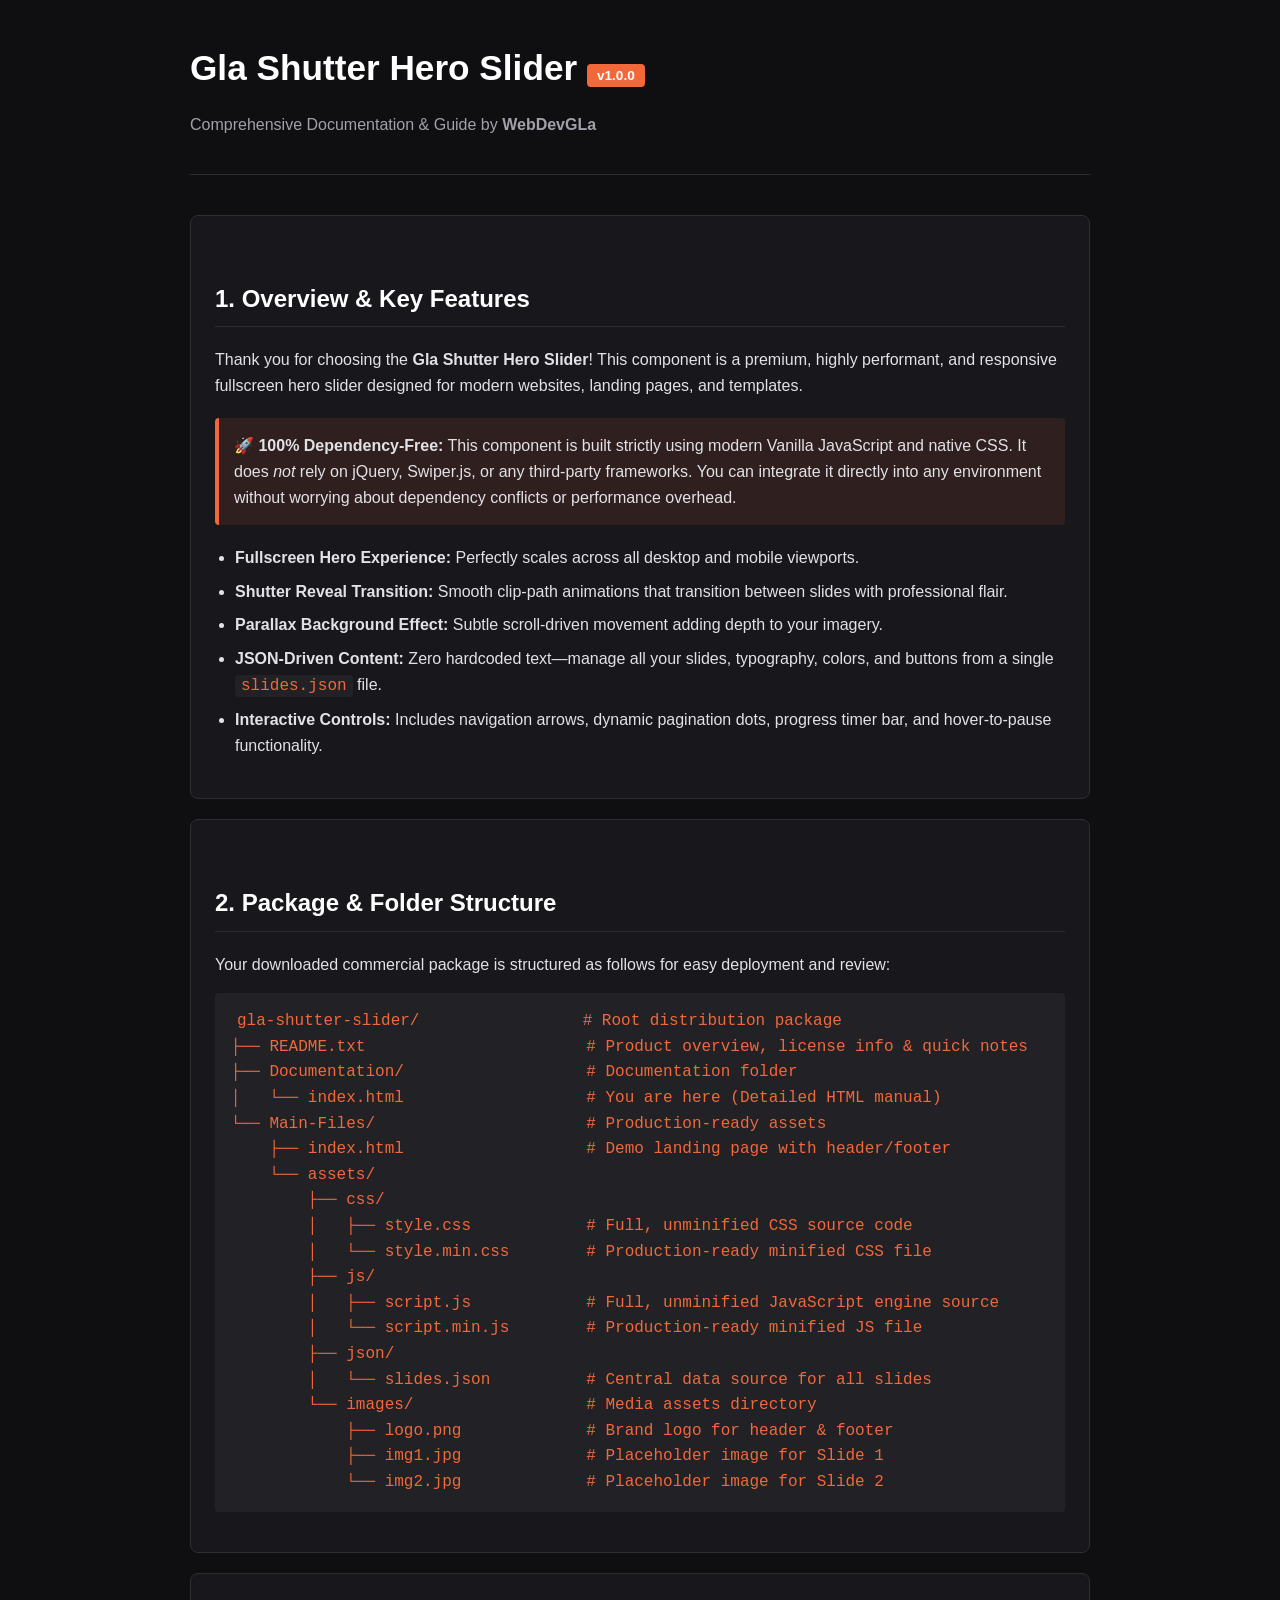
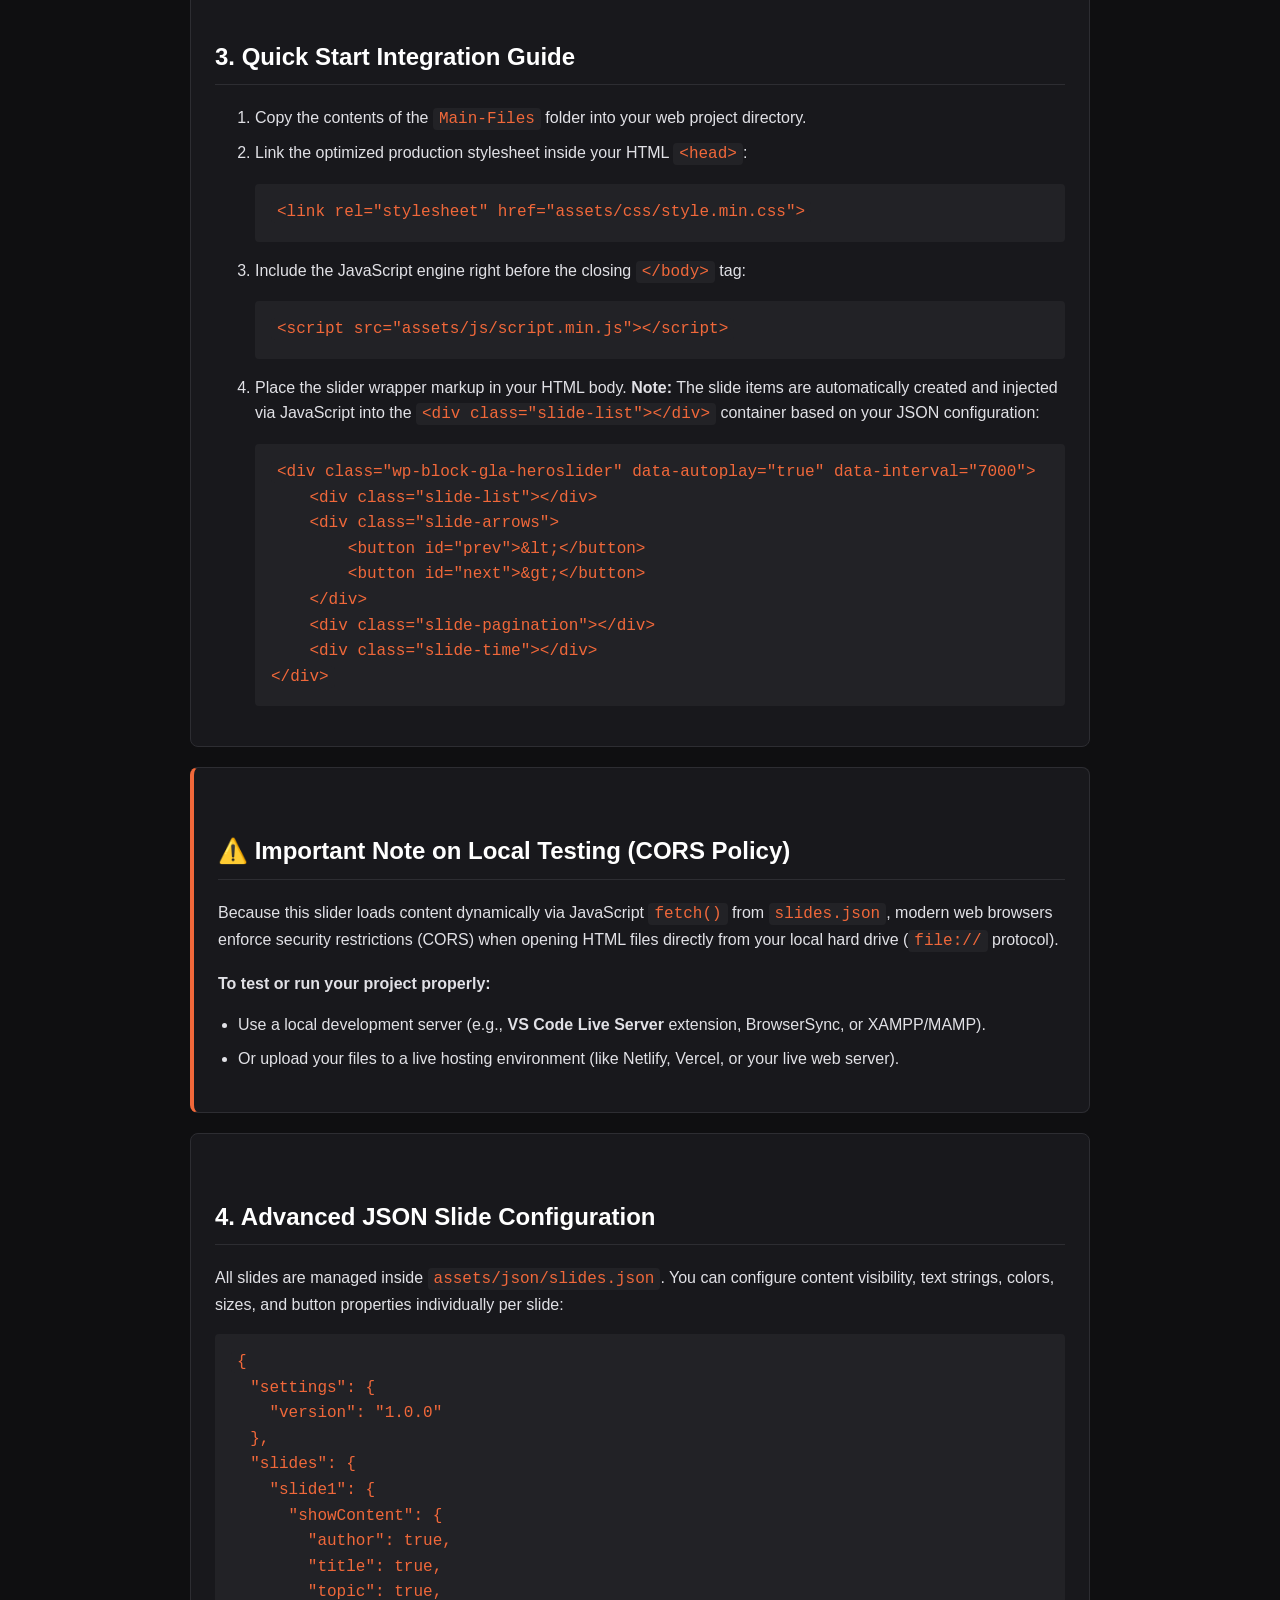
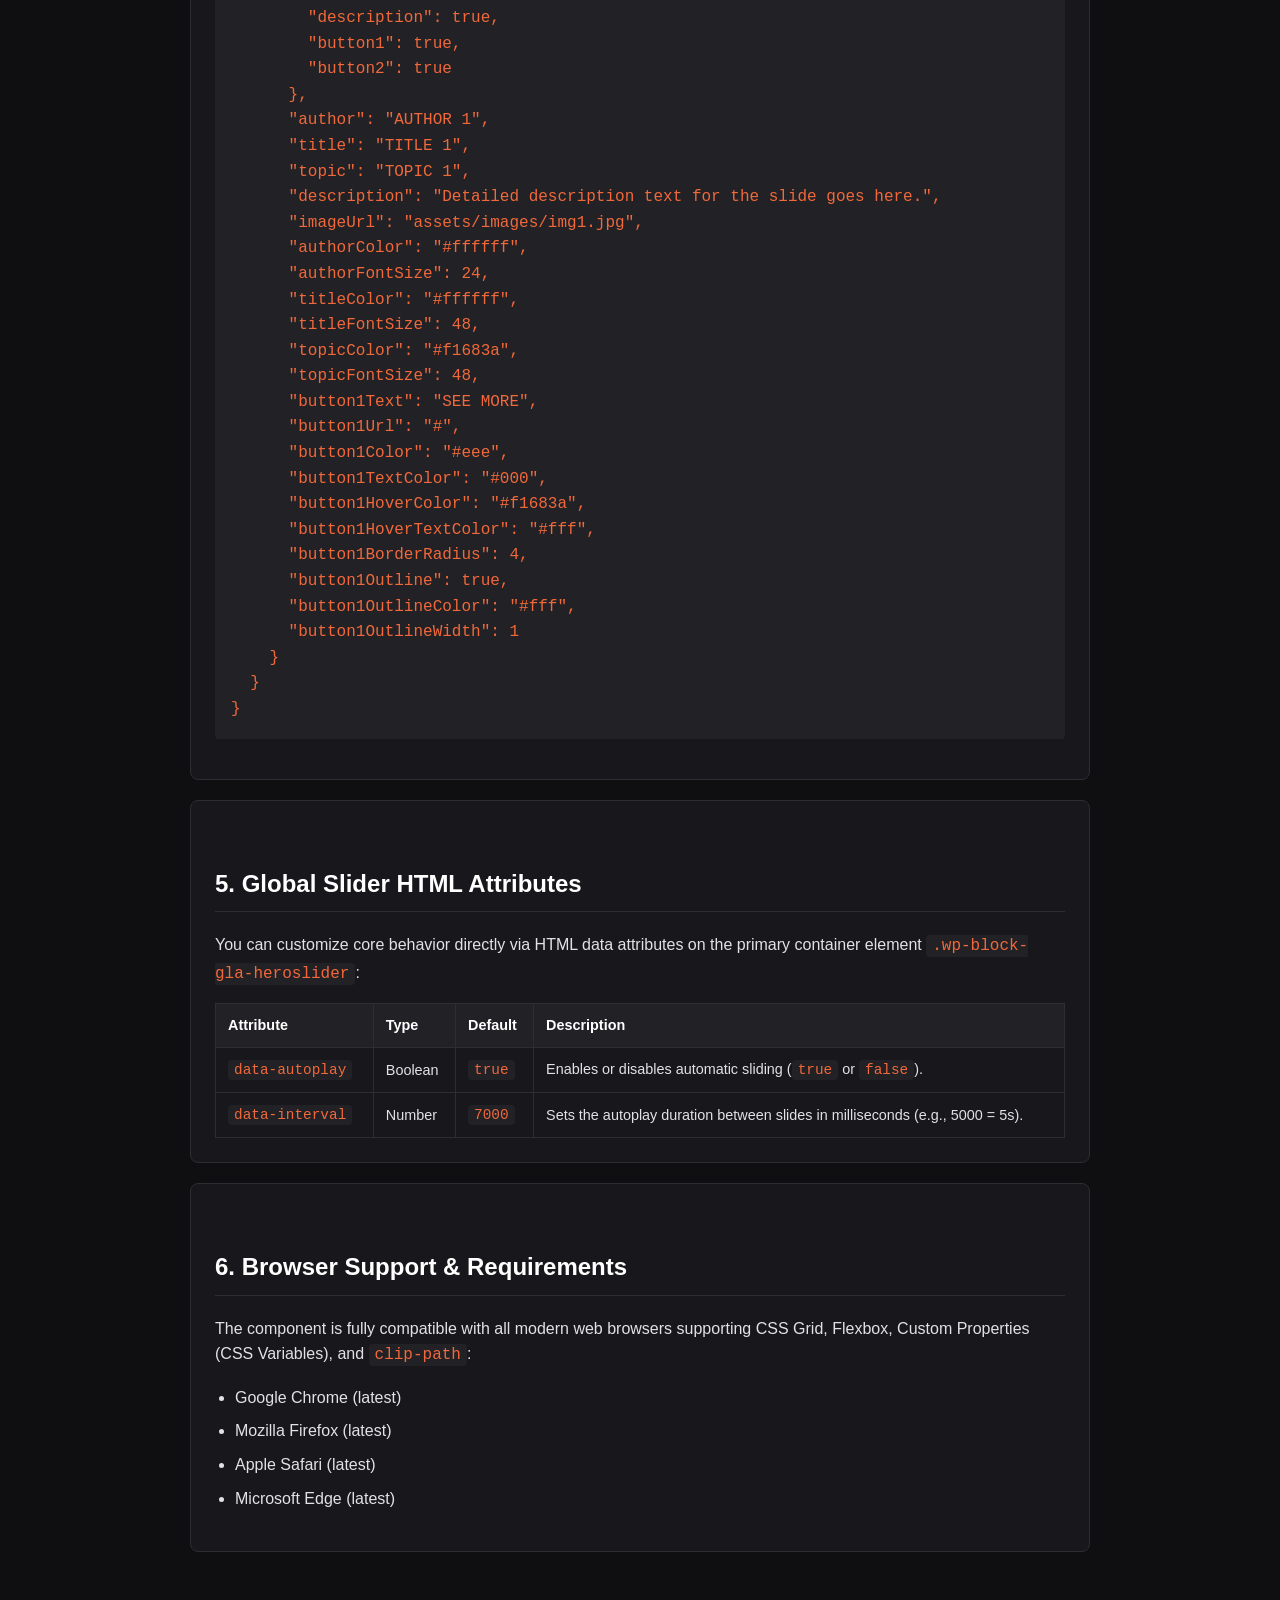
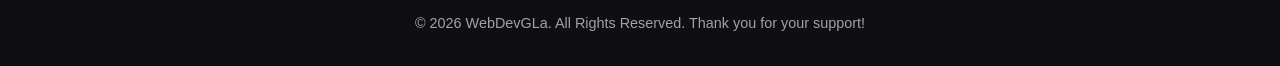
==== Documentation/index.html @ 220953d5 "Initial release v1.0.0" ====
<!doctype html>
<html lang="en">
	<head>
		<meta charset="UTF-8" />
		<meta name="viewport" content="width=device-width, initial-scale=1.0" />
		<title>Documentation - Gla Shutter Hero Slider</title>
		<style>
			:root {
				--primary: #f1683a;
				--bg: #0f0f11;
				--card-bg: #18181c;
				--text: #e1e1e6;
				--text-muted: #a1a1aa;
				--code-bg: #222226;
			}
			body {
				font-family:
					-apple-system, BlinkMacSystemFont, 'Segoe UI', Roboto,
					Helvetica, Arial, sans-serif;
				background-color: var(--bg);
				color: var(--text);
				line-height: 1.6;
				margin: 0;
				padding: 40px 20px;
			}
			.container {
				max-width: 900px;
				margin: 0 auto;
			}
			header {
				border-bottom: 1px solid #2d2d32;
				padding-bottom: 20px;
				margin-bottom: 40px;
			}
			h1 {
				color: #fff;
				font-size: 2.2rem;
				margin: 0 0 10px 0;
			}
			.badge {
				background-color: var(--primary);
				color: #fff;
				padding: 4px 10px;
				border-radius: 4px;
				font-size: 0.85rem;
				font-weight: 600;
			}
			h2 {
				color: #fff;
				border-bottom: 1px solid #2d2d32;
				padding-bottom: 8px;
				margin-top: 40px;
			}
			.card {
				background-color: var(--card-bg);
				border: 1px solid #2d2d32;
				border-radius: 8px;
				padding: 24px;
				margin-bottom: 20px;
			}
			code,
			pre {
				font-family: 'Fira Code', Monaco, Consolas, monospace;
				background-color: var(--code-bg);
				border-radius: 4px;
			}
			code {
				padding: 2px 6px;
				color: var(--primary);
			}
			pre {
				padding: 16px;
				overflow-x: auto;
				color: #f8f8f2;
			}
			ul {
				padding-left: 20px;
			}
			li {
				margin-bottom: 8px;
			}
			table {
				width: 100%;
				border-collapse: collapse;
				margin-top: 15px;
			}
			th,
			td {
				border: 1px solid #2d2d32;
				padding: 10px 12px;
				text-align: left;
				font-size: 0.9rem;
			}
			th {
				background-color: #222226;
				color: #fff;
			}
			footer {
				margin-top: 60px;
				text-align: center;
				color: var(--text-muted);
				font-size: 0.9rem;
			}
		</style>
	</head>
	<body>
		<div class="container">
			<header>
				<h1>
					Gla Shutter Hero Slider <span class="badge">v1.0.0</span>
				</h1>
				<p style="color: var(--text-muted)">
					Comprehensive Documentation & Guide by
					<strong>WebDevGLa</strong>
				</p>
			</header>

			<section class="card">
				<h2>1. Overview & Key Features</h2>
				<p>
					Thank you for choosing the
					<strong>Gla Shutter Hero Slider</strong>! This component is
					a premium, highly performant, and responsive fullscreen hero
					slider designed for modern websites, landing pages, and
					templates.
				</p>
				<div
					class="doc-badge"
					style="
						background: rgba(241, 104, 58, 0.1);
						border-left: 4px solid #f1683a;
						padding: 15px;
						margin: 20px 0;
						border-radius: 4px;
					"
				>
					<strong>🚀 100% Dependency-Free:</strong>
					This component is built strictly using modern Vanilla
					JavaScript and native CSS. It does <em>not</em> rely on
					jQuery, Swiper.js, or any third-party frameworks. You can
					integrate it directly into any environment without worrying
					about dependency conflicts or performance overhead.
				</div>
				<ul>
					<li>
						<strong>Fullscreen Hero Experience:</strong> Perfectly
						scales across all desktop and mobile viewports.
					</li>
					<li>
						<strong>Shutter Reveal Transition:</strong> Smooth
						clip-path animations that transition between slides with
						professional flair.
					</li>
					<li>
						<strong>Parallax Background Effect:</strong> Subtle
						scroll-driven movement adding depth to your imagery.
					</li>
					<li>
						<strong>JSON-Driven Content:</strong> Zero hardcoded
						text—manage all your slides, typography, colors, and
						buttons from a single <code>slides.json</code> file.
					</li>
					<li>
						<strong>Interactive Controls:</strong> Includes
						navigation arrows, dynamic pagination dots, progress
						timer bar, and hover-to-pause functionality.
					</li>
				</ul>
			</section>

			<section class="card">
				<h2>2. Package & Folder Structure</h2>
				<p>
					Your downloaded commercial package is structured as follows
					for easy deployment and review:
				</p>
				<pre><code>gla-shutter-slider/                 # Root distribution package
├── README.txt                       # Product overview, license info & quick notes
├── Documentation/                   # Documentation folder
│   └── index.html                   # You are here (Detailed HTML manual)
└── Main-Files/                      # Production-ready assets
    ├── index.html                   # Demo landing page with header/footer
    └── assets/
        ├── css/
        │   ├── style.css            # Full, unminified CSS source code
        │   └── style.min.css        # Production-ready minified CSS file
        ├── js/
        │   ├── script.js            # Full, unminified JavaScript engine source
        │   └── script.min.js        # Production-ready minified JS file
        ├── json/
        │   └── slides.json          # Central data source for all slides
        └── images/                  # Media assets directory
            ├── logo.png             # Brand logo for header & footer
            ├── img1.jpg             # Placeholder image for Slide 1
            └── img2.jpg             # Placeholder image for Slide 2</code></pre>
			</section>

			<section class="card">
				<h2>3. Quick Start Integration Guide</h2>
				<ol>
					<li>
						Copy the contents of the <code>Main-Files</code> folder
						into your web project directory.
					</li>
					<li>
						Link the optimized production stylesheet inside your
						HTML <code>&lt;head&gt;</code>:
						<pre><code>&lt;link rel="stylesheet" href="assets/css/style.min.css"&gt;</code></pre>
					</li>
					<li>
						Include the JavaScript engine right before the closing
						<code>&lt;/body&gt;</code> tag:
						<pre><code>&lt;script src="assets/js/script.min.js"&gt;&lt;/script&gt;</code></pre>
					</li>
					<li>
						Place the slider wrapper markup in your HTML body.
						<strong>Note:</strong> The slide items are automatically
						created and injected via JavaScript into the
						<code>&lt;div class="slide-list"&gt;&lt;/div&gt;</code>
						container based on your JSON configuration:
						<pre><code>&lt;div class="wp-block-gla-heroslider" data-autoplay="true" data-interval="7000"&gt;
    &lt;div class="slide-list"&gt;&lt;/div&gt;
    &lt;div class="slide-arrows"&gt;
        &lt;button id="prev"&gt;&amp;lt;&lt;/button&gt;
        &lt;button id="next"&gt;&amp;gt;&lt;/button&gt;
    &lt;/div&gt;
    &lt;div class="slide-pagination"&gt;&lt;/div&gt;
    &lt;div class="slide-time"&gt;&lt;/div&gt;
&lt;/div&gt;</code></pre>
					</li>
				</ol>
			</section>

			<section class="card" style="border-left: 4px solid var(--primary)">
				<h2>⚠️ Important Note on Local Testing (CORS Policy)</h2>
				<p>
					Because this slider loads content dynamically via JavaScript
					<code>fetch()</code> from <code>slides.json</code>, modern
					web browsers enforce security restrictions (CORS) when
					opening HTML files directly from your local hard drive
					(<code>file://</code> protocol).
				</p>
				<p><strong>To test or run your project properly:</strong></p>
				<ul>
					<li>
						Use a local development server (e.g.,
						<strong>VS Code Live Server</strong> extension,
						BrowserSync, or XAMPP/MAMP).
					</li>
					<li>
						Or upload your files to a live hosting environment (like
						Netlify, Vercel, or your live web server).
					</li>
				</ul>
			</section>

			<section class="card">
				<h2>4. Advanced JSON Slide Configuration</h2>
				<p>
					All slides are managed inside
					<code>assets/json/slides.json</code>. You can configure
					content visibility, text strings, colors, sizes, and button
					properties individually per slide:
				</p>
				<pre><code>{
  "settings": {
    "version": "1.0.0"
  },
  "slides": {
    "slide1": {
      "showContent": {
        "author": true,
        "title": true,
        "topic": true,
        "description": true,
        "button1": true,
        "button2": true
      },
      "author": "AUTHOR 1",
      "title": "TITLE 1",
      "topic": "TOPIC 1",
      "description": "Detailed description text for the slide goes here.",
      "imageUrl": "assets/images/img1.jpg",
      "authorColor": "#ffffff",
      "authorFontSize": 24,
      "titleColor": "#ffffff",
      "titleFontSize": 48,
      "topicColor": "#f1683a",
      "topicFontSize": 48,
      "button1Text": "SEE MORE",
      "button1Url": "#",
      "button1Color": "#eee",
      "button1TextColor": "#000",
      "button1HoverColor": "#f1683a",
      "button1HoverTextColor": "#fff",
      "button1BorderRadius": 4,
      "button1Outline": true,
      "button1OutlineColor": "#fff",
      "button1OutlineWidth": 1
    }
  }
}</code></pre>
			</section>

			<section class="card">
				<h2>5. Global Slider HTML Attributes</h2>
				<p>
					You can customize core behavior directly via HTML data
					attributes on the primary container element
					<code>.wp-block-gla-heroslider</code>:
				</p>
				<table>
					<thead>
						<tr>
							<th>Attribute</th>
							<th>Type</th>
							<th>Default</th>
							<th>Description</th>
						</tr>
					</thead>
					<tbody>
						<tr>
							<td><code>data-autoplay</code></td>
							<td>Boolean</td>
							<td><code>true</code></td>
							<td>
								Enables or disables automatic sliding (<code
									>true</code
								>
								or <code>false</code>).
							</td>
						</tr>
						<tr>
							<td><code>data-interval</code></td>
							<td>Number</td>
							<td><code>7000</code></td>
							<td>
								Sets the autoplay duration between slides in
								milliseconds (e.g., 5000 = 5s).
							</td>
						</tr>
					</tbody>
				</table>
			</section>

			<section class="card">
				<h2>6. Browser Support & Requirements</h2>
				<p>
					The component is fully compatible with all modern web
					browsers supporting CSS Grid, Flexbox, Custom Properties
					(CSS Variables), and <code>clip-path</code>:
				</p>
				<ul>
					<li>Google Chrome (latest)</li>
					<li>Mozilla Firefox (latest)</li>
					<li>Apple Safari (latest)</li>
					<li>Microsoft Edge (latest)</li>
				</ul>
			</section>

			<footer>
				<p>
					&copy; 2026 WebDevGLa. All Rights Reserved. Thank you for
					your support!
				</p>
			</footer>
		</div>
	</body>
</html>
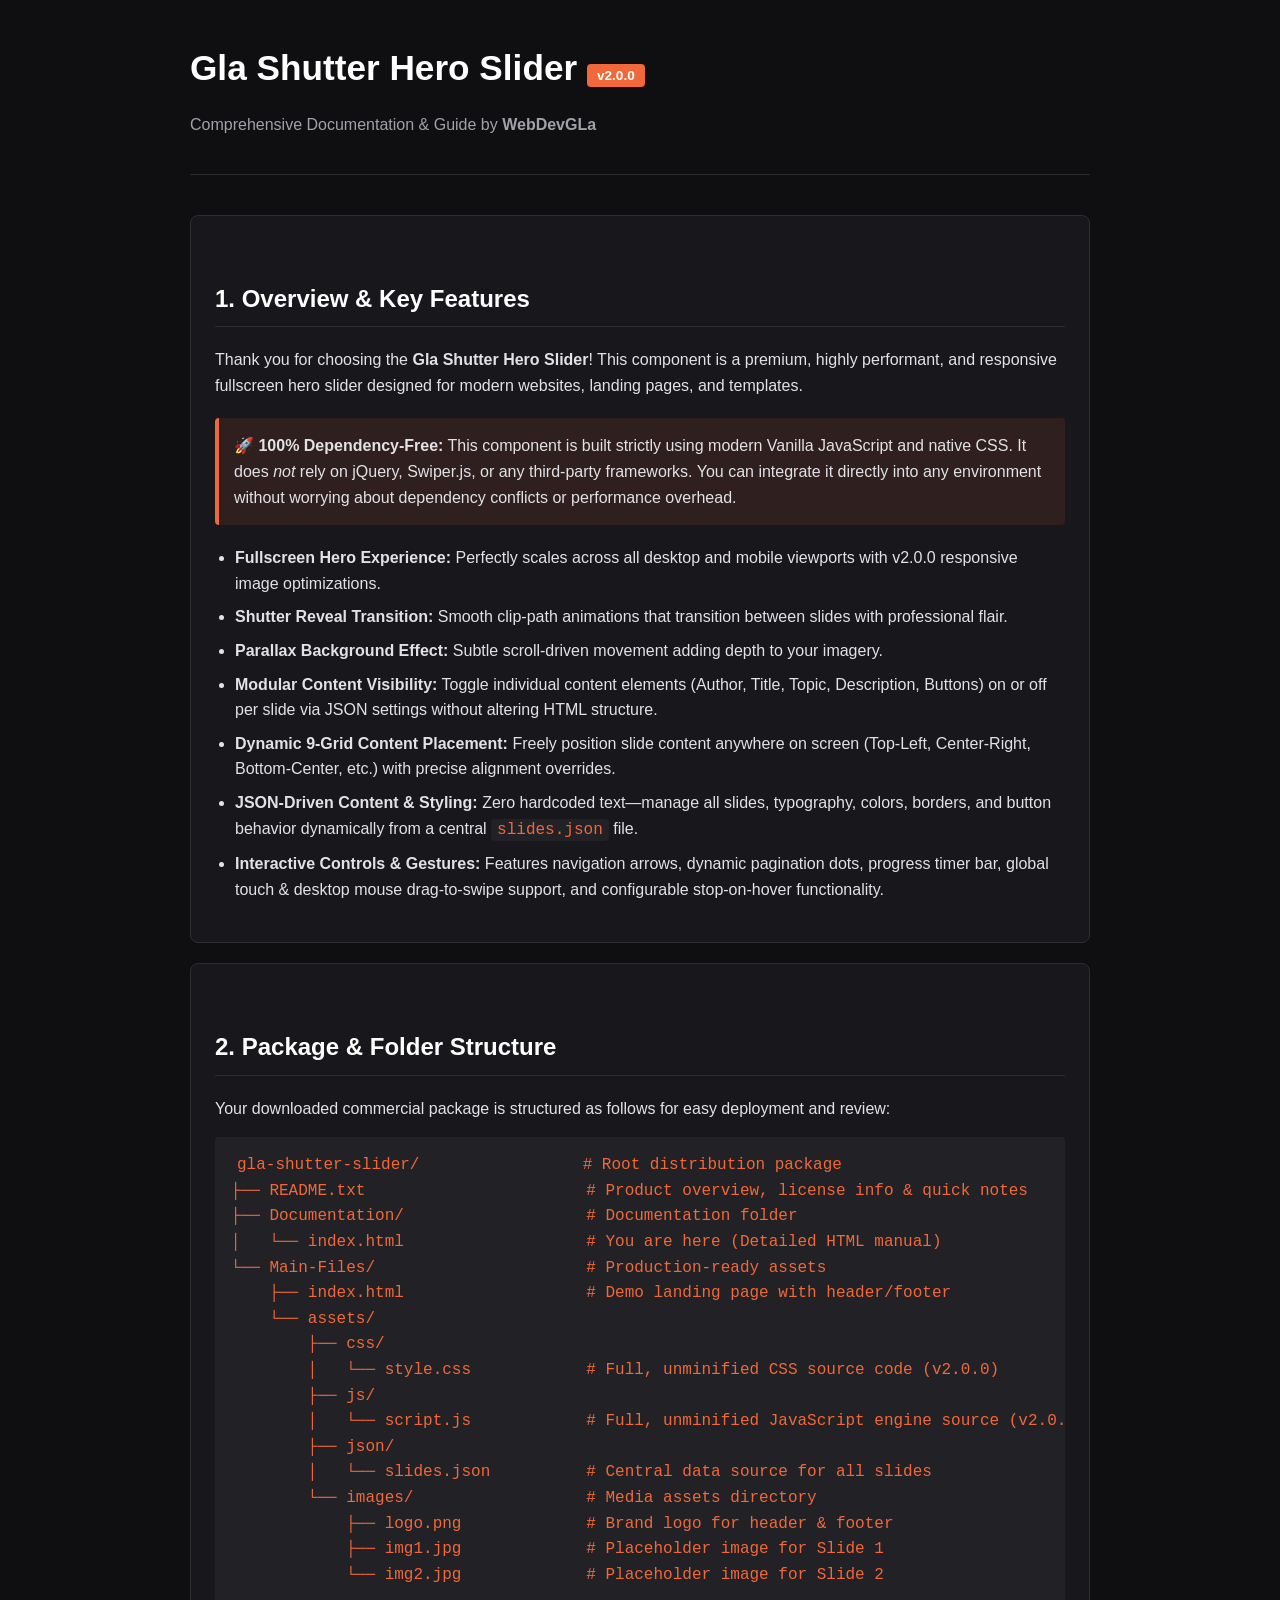
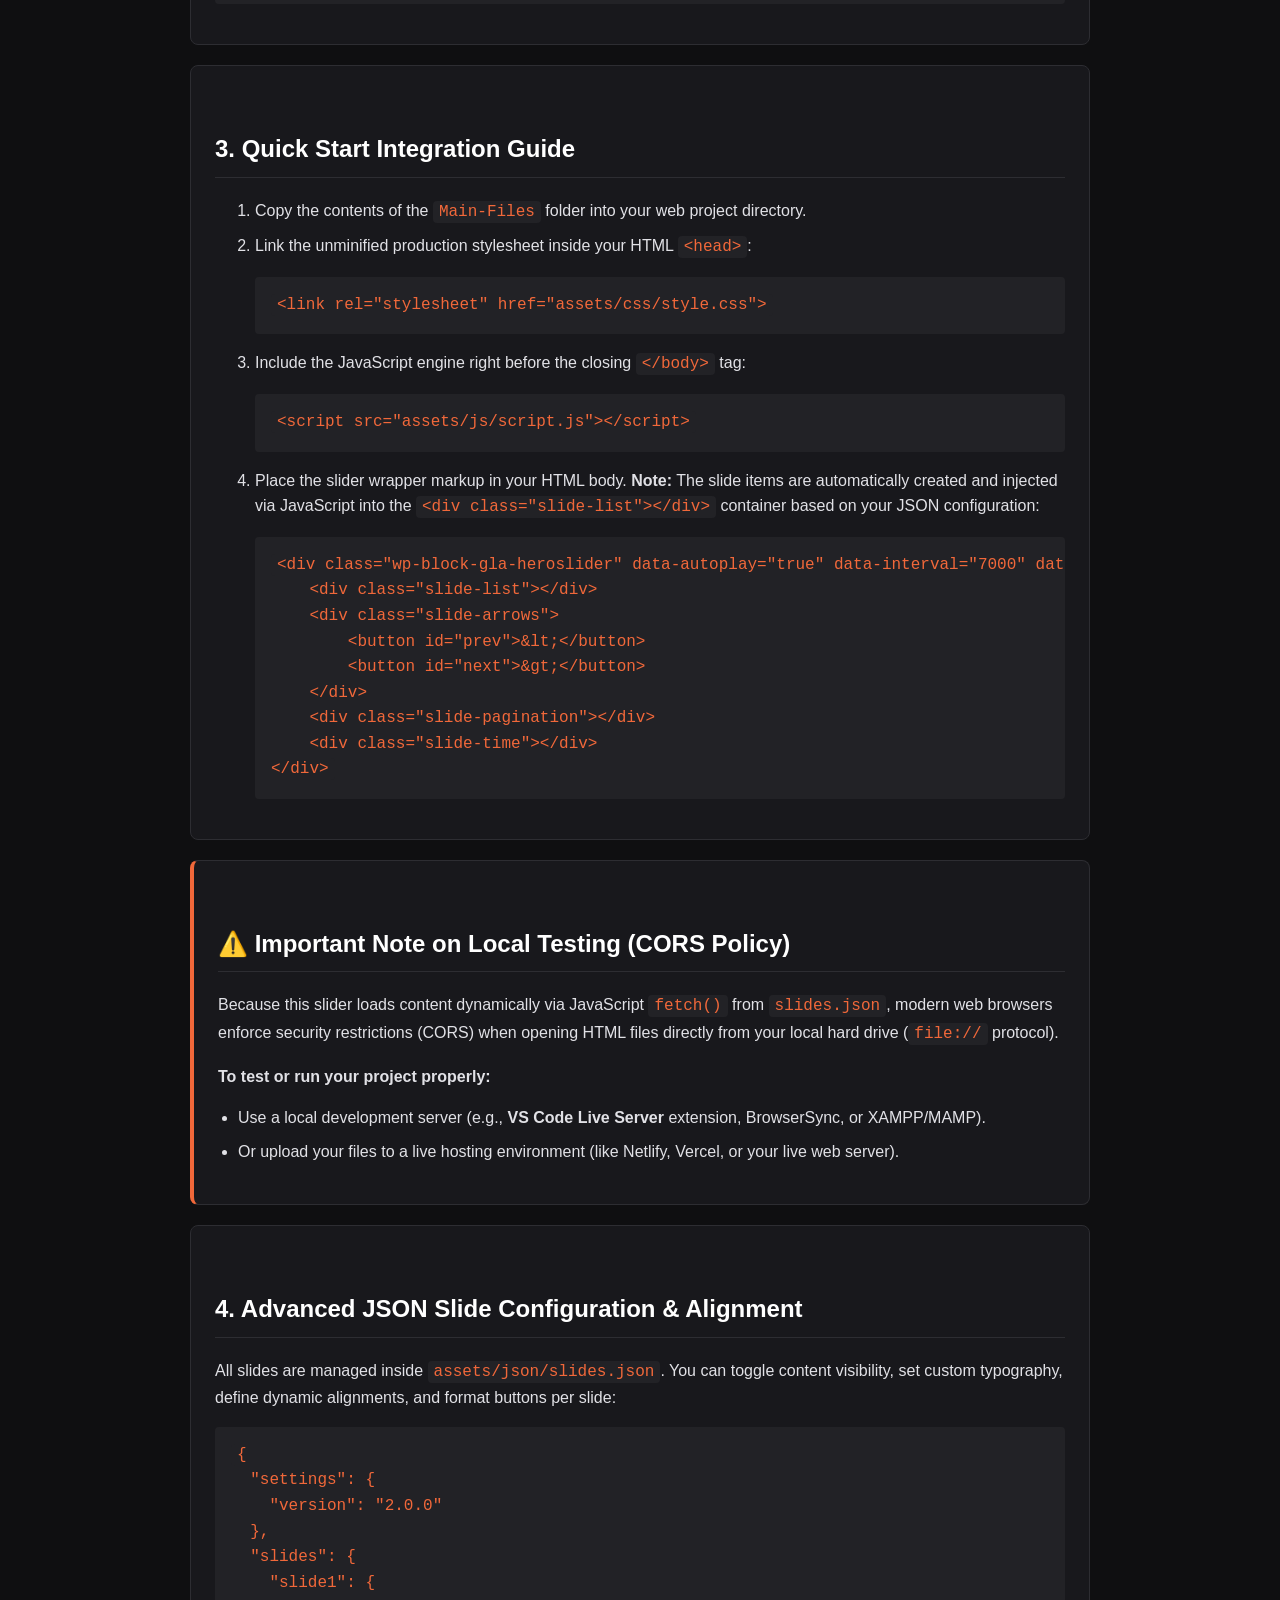
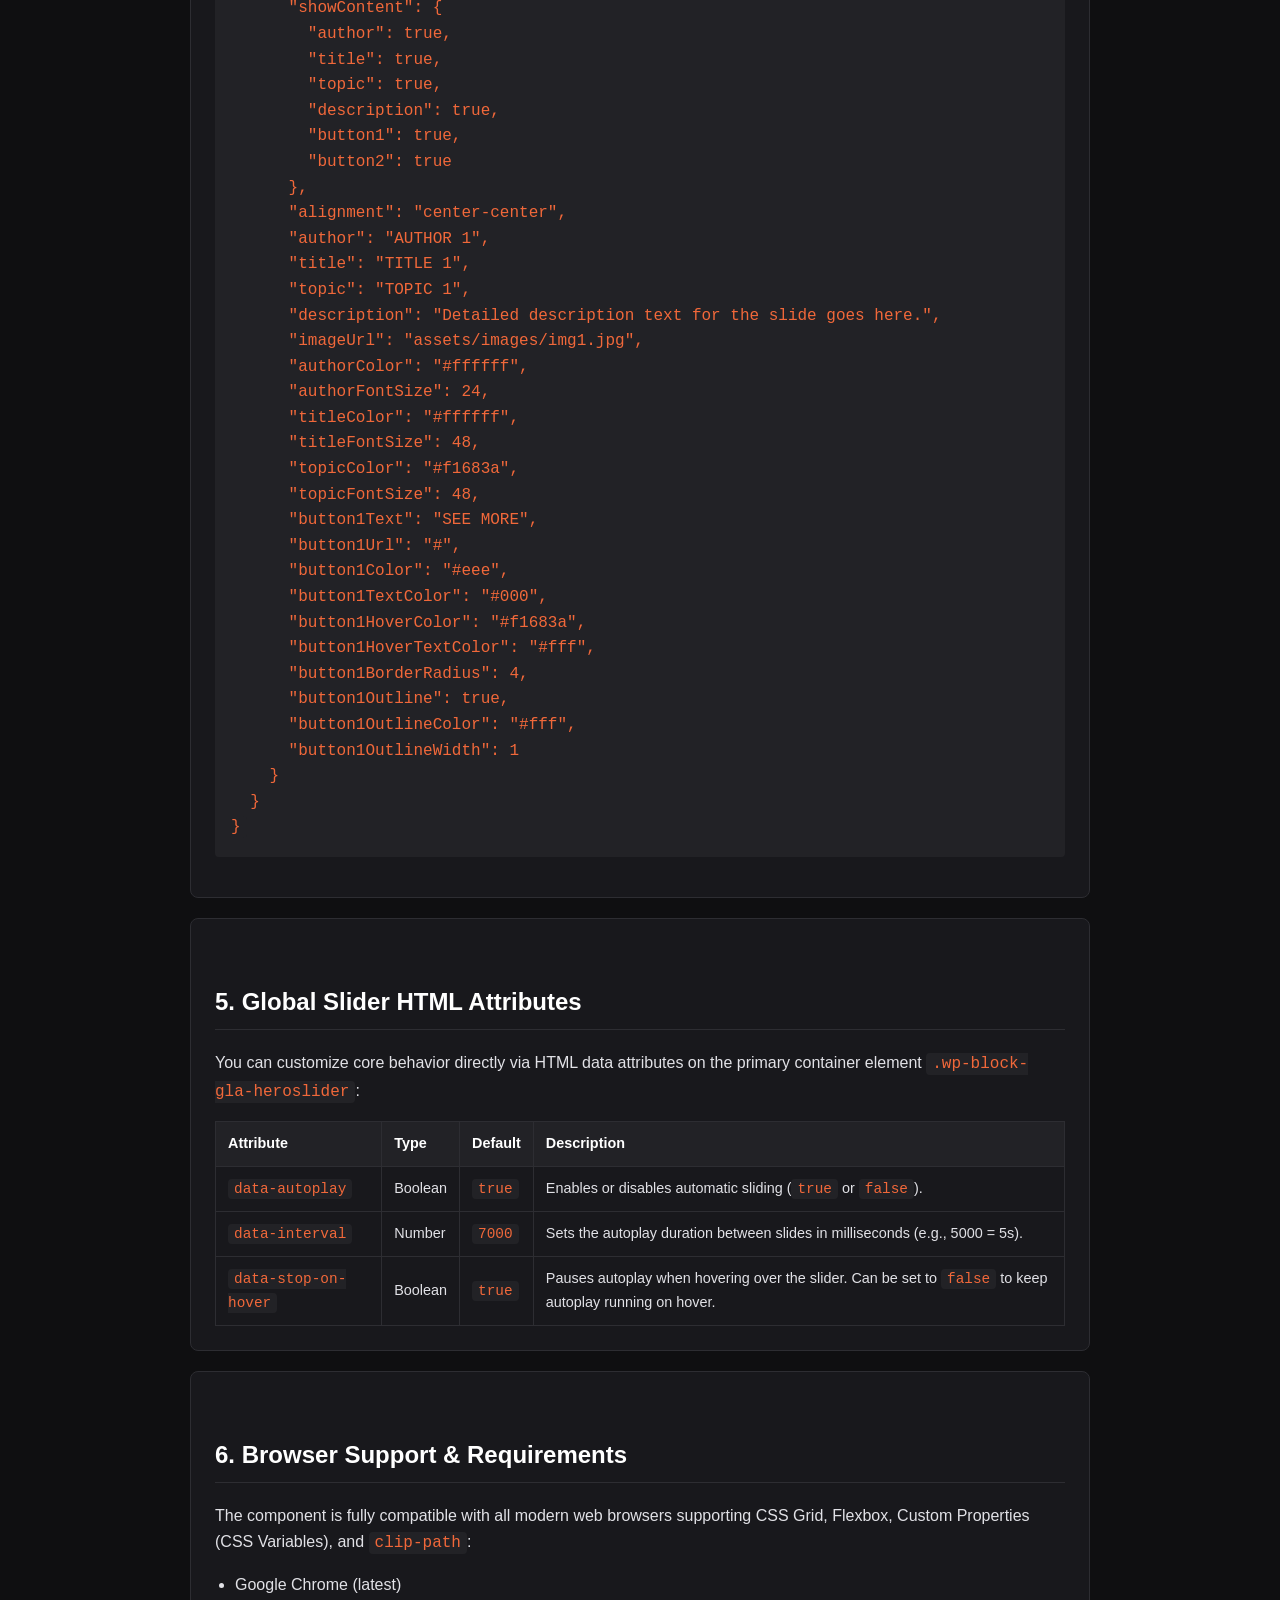
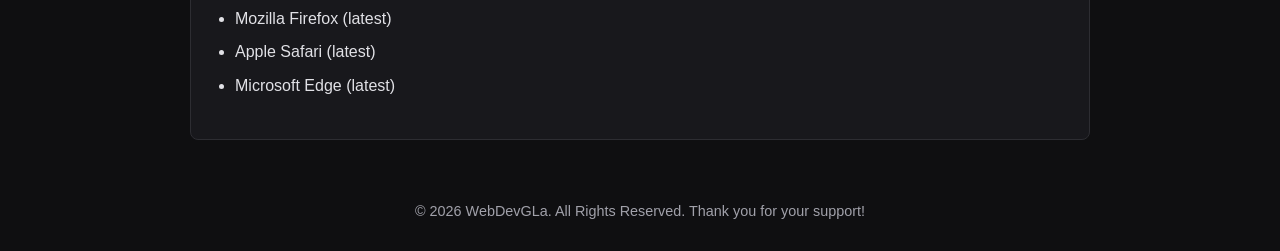
==== commit 315550f1: "Upload v2.0.0" ====
--- a/Documentation/index.html
+++ b/Documentation/index.html
@@ -107,7 +107,7 @@
 		<div class="container">
 			<header>
 				<h1>
-					Gla Shutter Hero Slider <span class="badge">v1.0.0</span>
+					Gla Shutter Hero Slider <span class="badge">v2.0.0</span>
 				</h1>
 				<p style="color: var(--text-muted)">
 					Comprehensive Documentation & Guide by
@@ -144,7 +144,8 @@
 				<ul>
 					<li>
 						<strong>Fullscreen Hero Experience:</strong> Perfectly
-						scales across all desktop and mobile viewports.
+						scales across all desktop and mobile viewports with
+						v2.0.0 responsive image optimizations.
 					</li>
 					<li>
 						<strong>Shutter Reveal Transition:</strong> Smooth
@@ -156,14 +157,29 @@
 						scroll-driven movement adding depth to your imagery.
 					</li>
 					<li>
-						<strong>JSON-Driven Content:</strong> Zero hardcoded
-						text—manage all your slides, typography, colors, and
-						buttons from a single <code>slides.json</code> file.
-					</li>
-					<li>
-						<strong>Interactive Controls:</strong> Includes
-						navigation arrows, dynamic pagination dots, progress
-						timer bar, and hover-to-pause functionality.
+						<strong>Modular Content Visibility:</strong> Toggle
+						individual content elements (Author, Title, Topic,
+						Description, Buttons) on or off per slide via JSON
+						settings without altering HTML structure.
+					</li>
+					<li>
+						<strong>Dynamic 9-Grid Content Placement:</strong>
+						Freely position slide content anywhere on screen
+						(Top-Left, Center-Right, Bottom-Center, etc.) with
+						precise alignment overrides.
+					</li>
+					<li>
+						<strong>JSON-Driven Content & Styling:</strong> Zero
+						hardcoded text—manage all slides, typography, colors,
+						borders, and button behavior dynamically from a central
+						<code>slides.json</code> file.
+					</li>
+					<li>
+						<strong>Interactive Controls & Gestures:</strong>
+						Features navigation arrows, dynamic pagination dots,
+						progress timer bar, global touch & desktop mouse
+						drag-to-swipe support, and configurable stop-on-hover
+						functionality.
 					</li>
 				</ul>
 			</section>
@@ -182,11 +198,9 @@
     ├── index.html                   # Demo landing page with header/footer
     └── assets/
         ├── css/
-        │   ├── style.css            # Full, unminified CSS source code
-        │   └── style.min.css        # Production-ready minified CSS file
+        │   └── style.css            # Full, unminified CSS source code (v2.0.0)
         ├── js/
-        │   ├── script.js            # Full, unminified JavaScript engine source
-        │   └── script.min.js        # Production-ready minified JS file
+        │   └── script.js            # Full, unminified JavaScript engine source (v2.0.0)
         ├── json/
         │   └── slides.json          # Central data source for all slides
         └── images/                  # Media assets directory
@@ -203,14 +217,14 @@
 						into your web project directory.
 					</li>
 					<li>
-						Link the optimized production stylesheet inside your
+						Link the unminified production stylesheet inside your
 						HTML <code>&lt;head&gt;</code>:
-						<pre><code>&lt;link rel="stylesheet" href="assets/css/style.min.css"&gt;</code></pre>
+						<pre><code>&lt;link rel="stylesheet" href="assets/css/style.css"&gt;</code></pre>
 					</li>
 					<li>
 						Include the JavaScript engine right before the closing
 						<code>&lt;/body&gt;</code> tag:
-						<pre><code>&lt;script src="assets/js/script.min.js"&gt;&lt;/script&gt;</code></pre>
+						<pre><code>&lt;script src="assets/js/script.js"&gt;&lt;/script&gt;</code></pre>
 					</li>
 					<li>
 						Place the slider wrapper markup in your HTML body.
@@ -218,7 +232,7 @@
 						created and injected via JavaScript into the
 						<code>&lt;div class="slide-list"&gt;&lt;/div&gt;</code>
 						container based on your JSON configuration:
-						<pre><code>&lt;div class="wp-block-gla-heroslider" data-autoplay="true" data-interval="7000"&gt;
+						<pre><code>&lt;div class="wp-block-gla-heroslider" data-autoplay="true" data-interval="7000" data-stop-on-hover="true"&gt;
     &lt;div class="slide-list"&gt;&lt;/div&gt;
     &lt;div class="slide-arrows"&gt;
         &lt;button id="prev"&gt;&amp;lt;&lt;/button&gt;
@@ -255,16 +269,16 @@
 			</section>
 
 			<section class="card">
-				<h2>4. Advanced JSON Slide Configuration</h2>
+				<h2>4. Advanced JSON Slide Configuration & Alignment</h2>
 				<p>
 					All slides are managed inside
-					<code>assets/json/slides.json</code>. You can configure
-					content visibility, text strings, colors, sizes, and button
-					properties individually per slide:
+					<code>assets/json/slides.json</code>. You can toggle content
+					visibility, set custom typography, define dynamic
+					alignments, and format buttons per slide:
 				</p>
 				<pre><code>{
   "settings": {
-    "version": "1.0.0"
+    "version": "2.0.0"
   },
   "slides": {
     "slide1": {
@@ -276,6 +290,7 @@
         "button1": true,
         "button2": true
       },
+      "alignment": "center-center",
       "author": "AUTHOR 1",
       "title": "TITLE 1",
       "topic": "TOPIC 1",
@@ -339,6 +354,16 @@
 								milliseconds (e.g., 5000 = 5s).
 							</td>
 						</tr>
+						<tr>
+							<td><code>data-stop-on-hover</code></td>
+							<td>Boolean</td>
+							<td><code>true</code></td>
+							<td>
+								Pauses autoplay when hovering over the slider.
+								Can be set to <code>false</code> to keep
+								autoplay running on hover.
+							</td>
+						</tr>
 					</tbody>
 				</table>
 			</section>
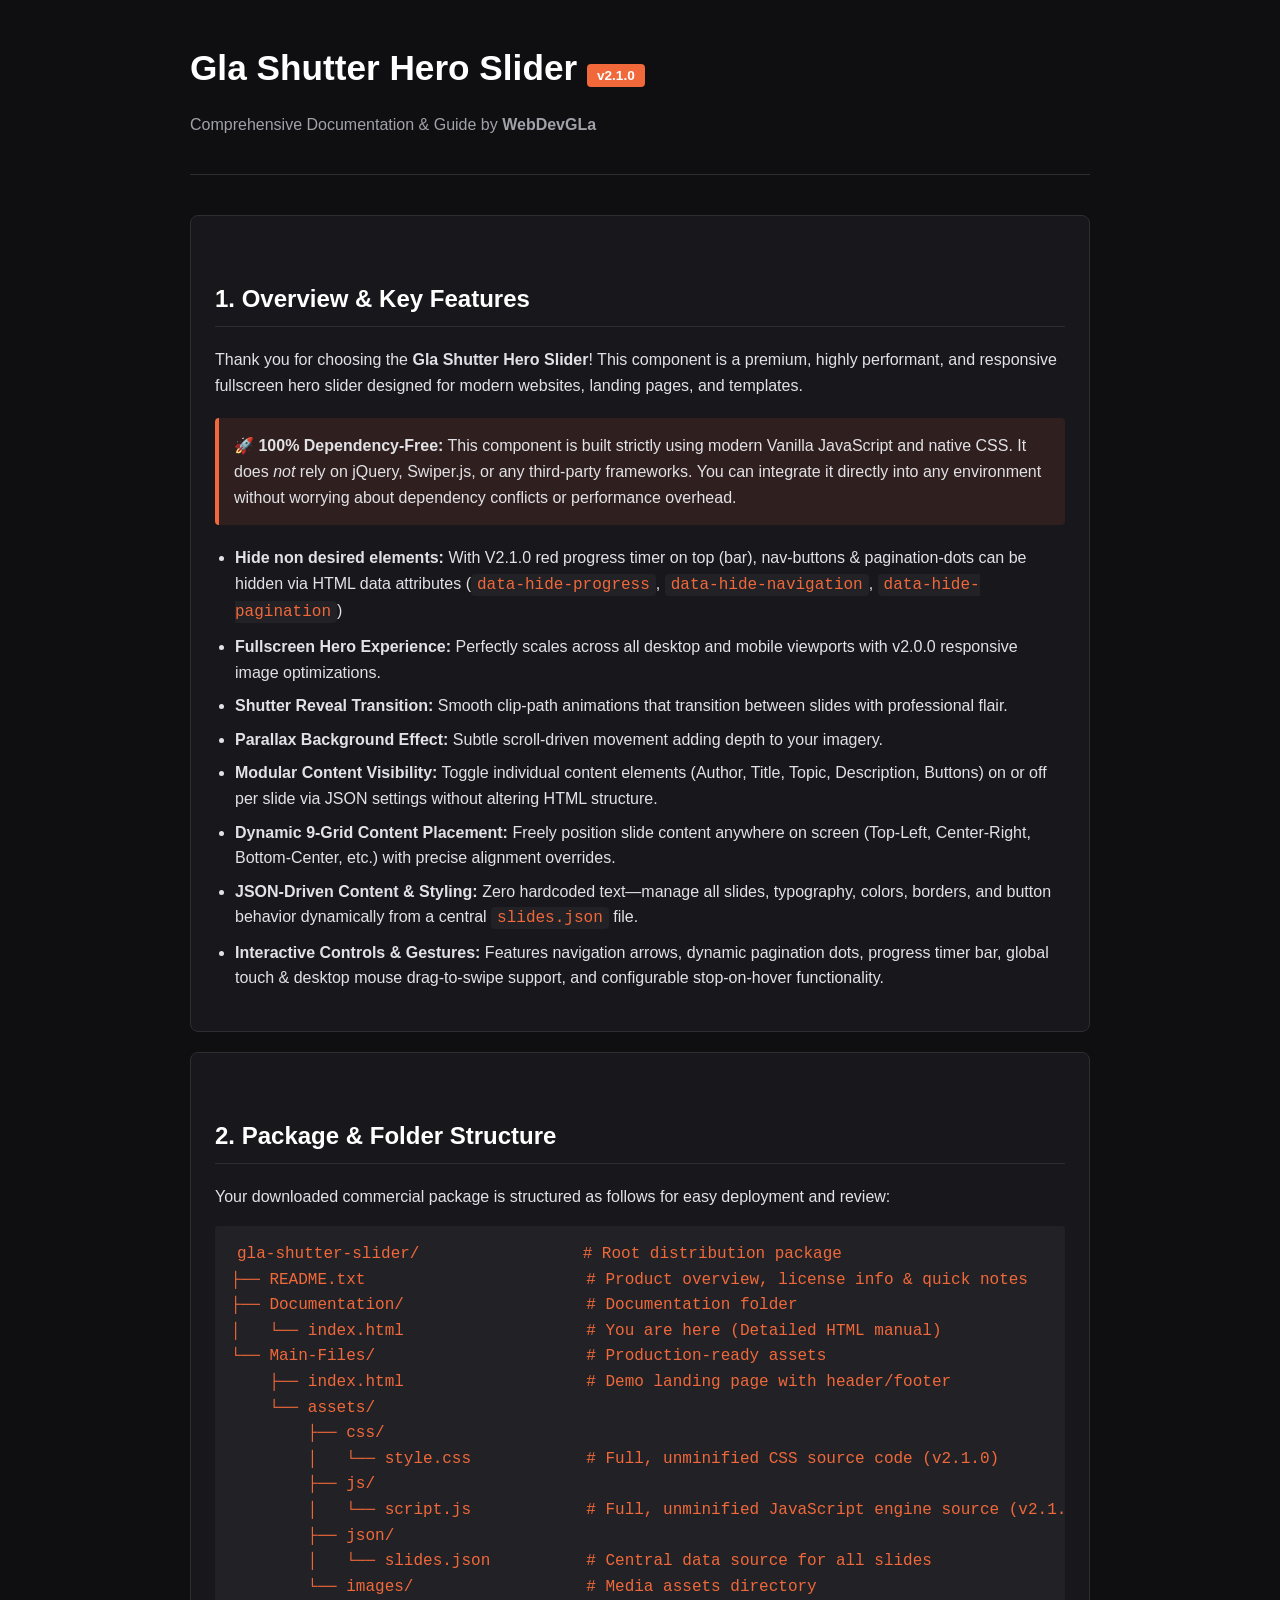
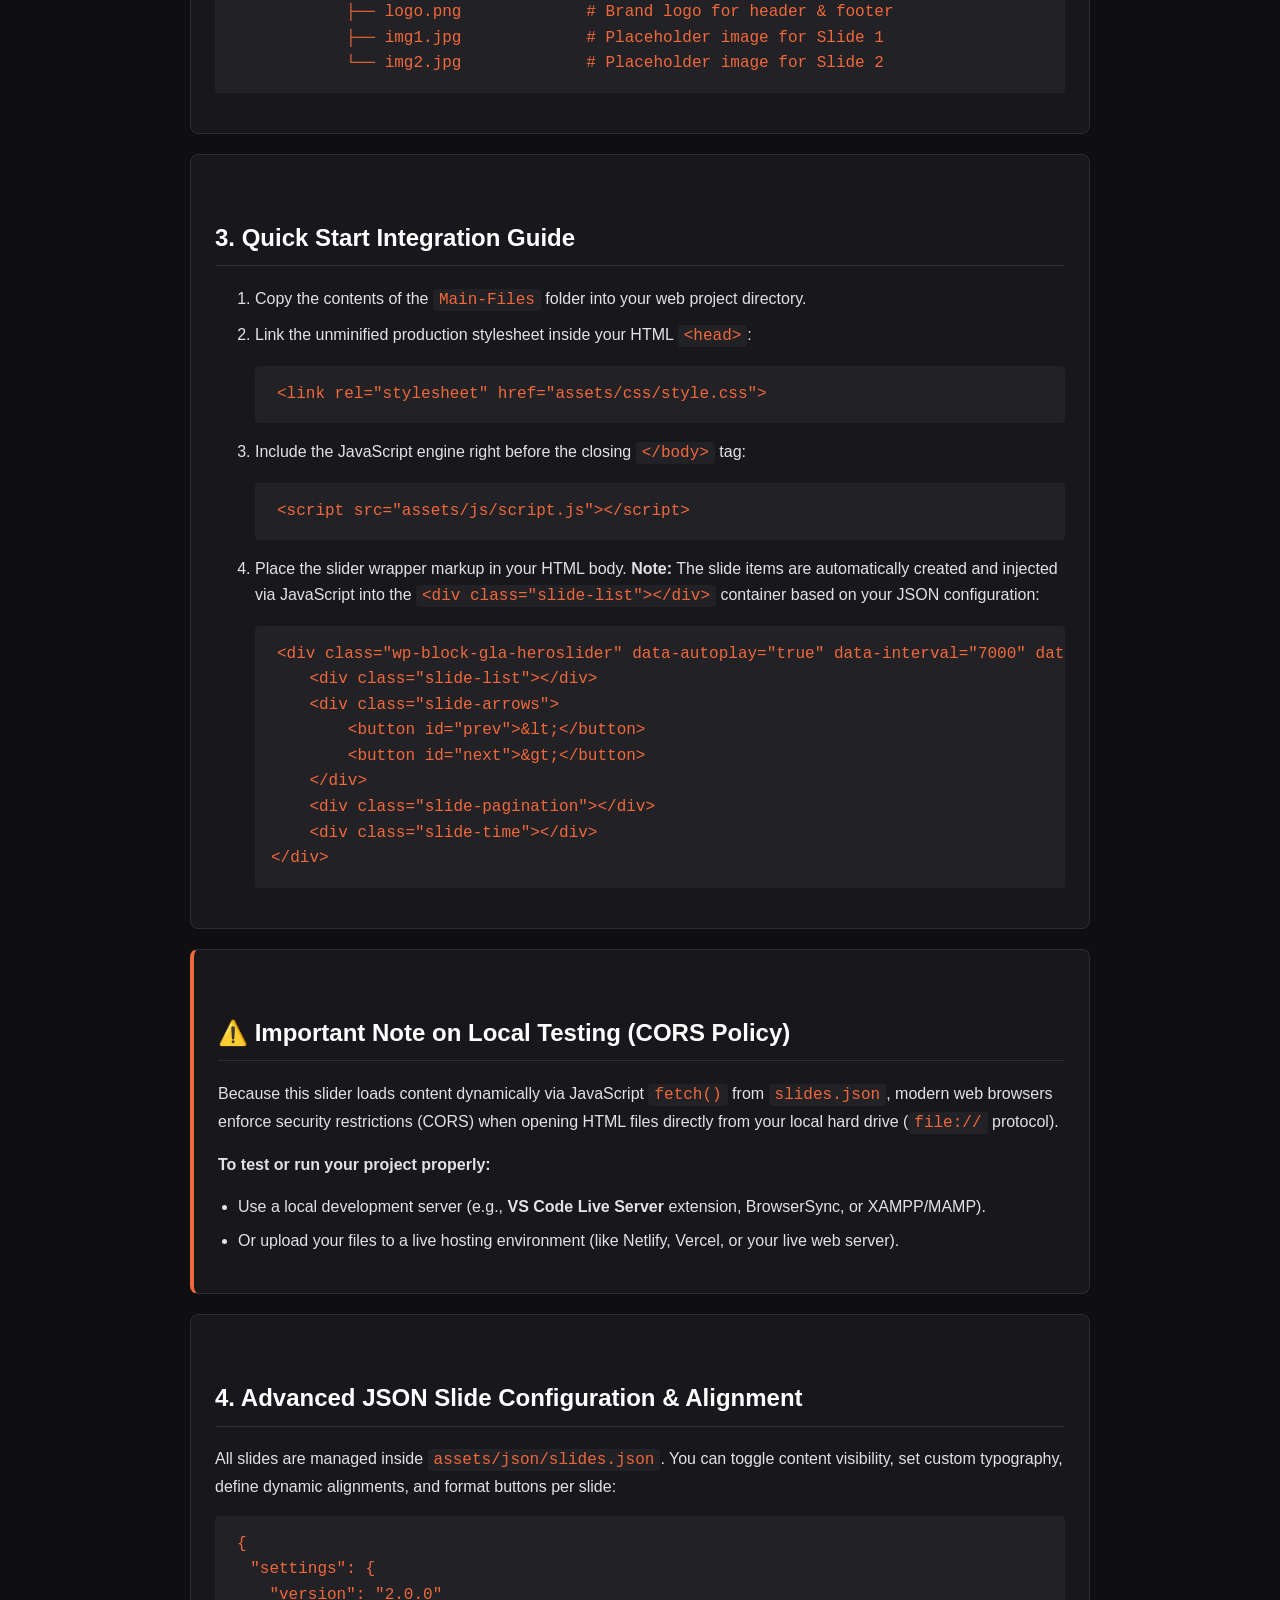
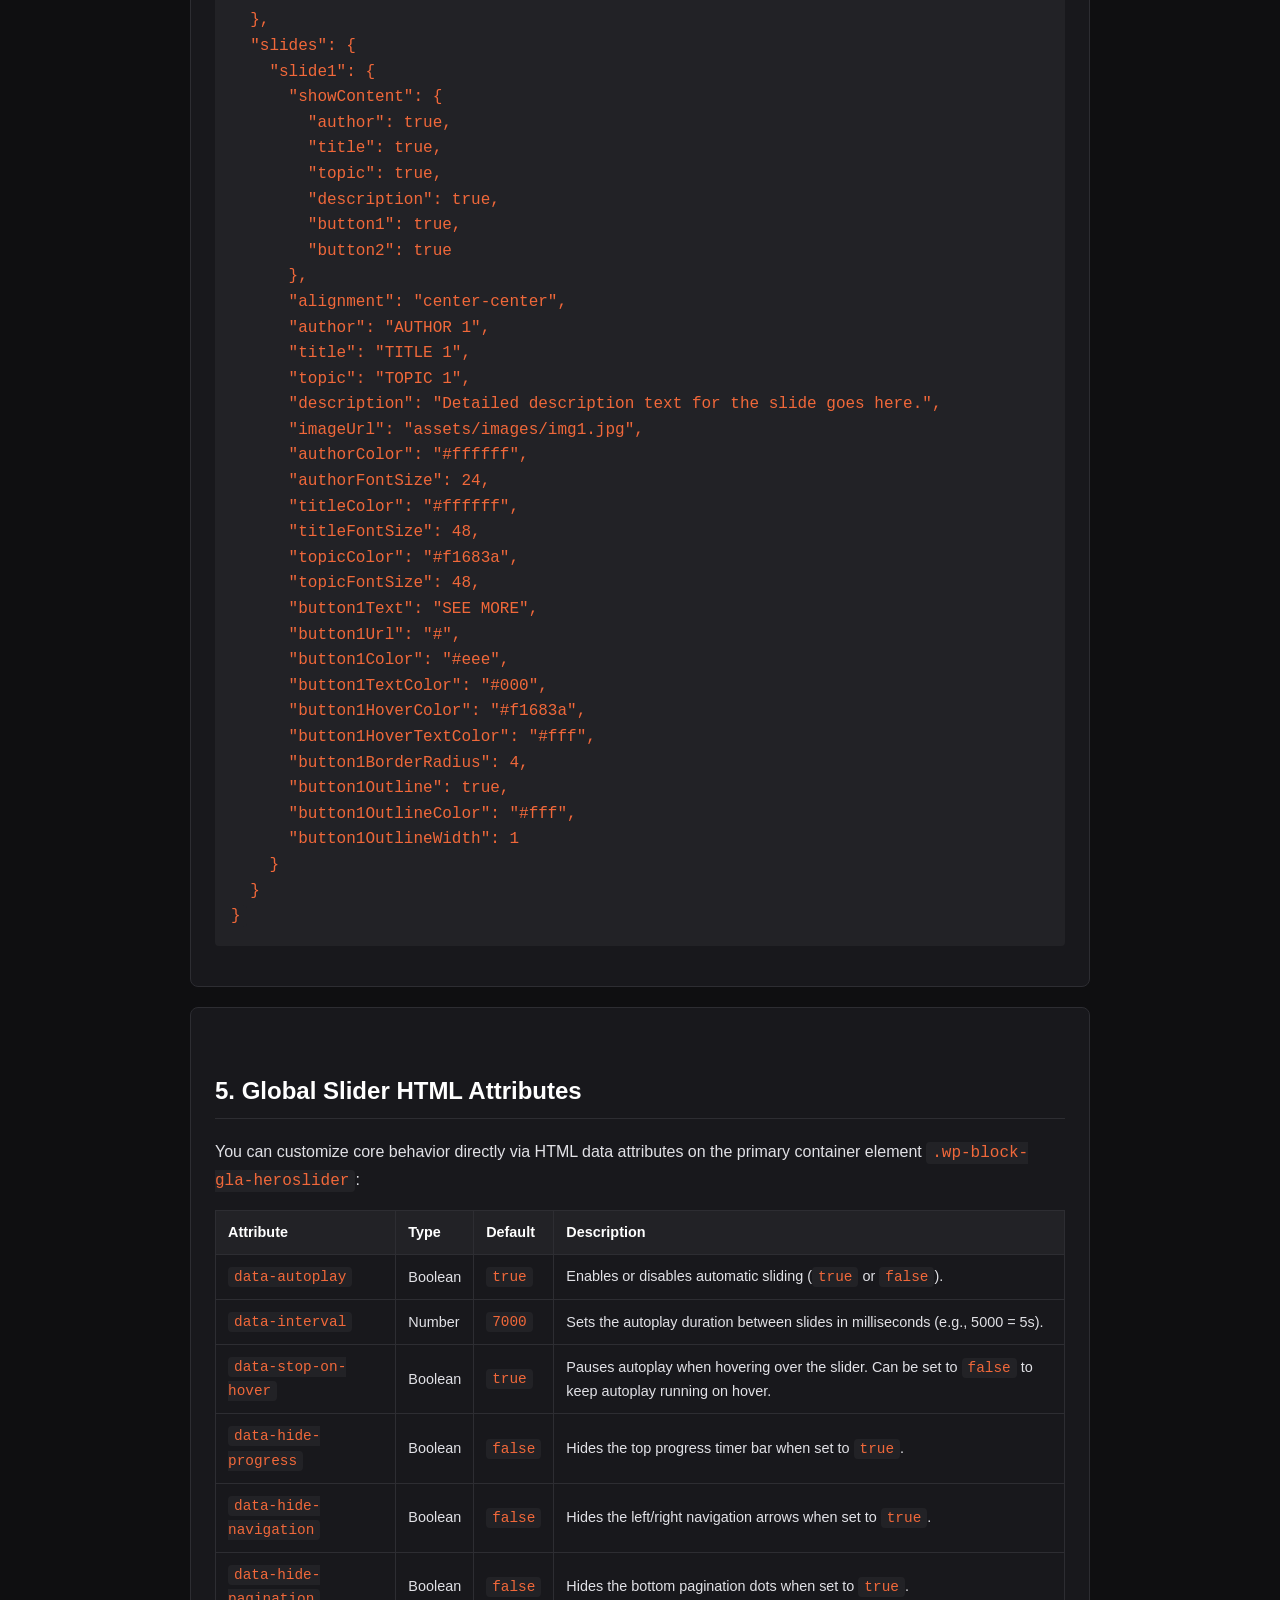
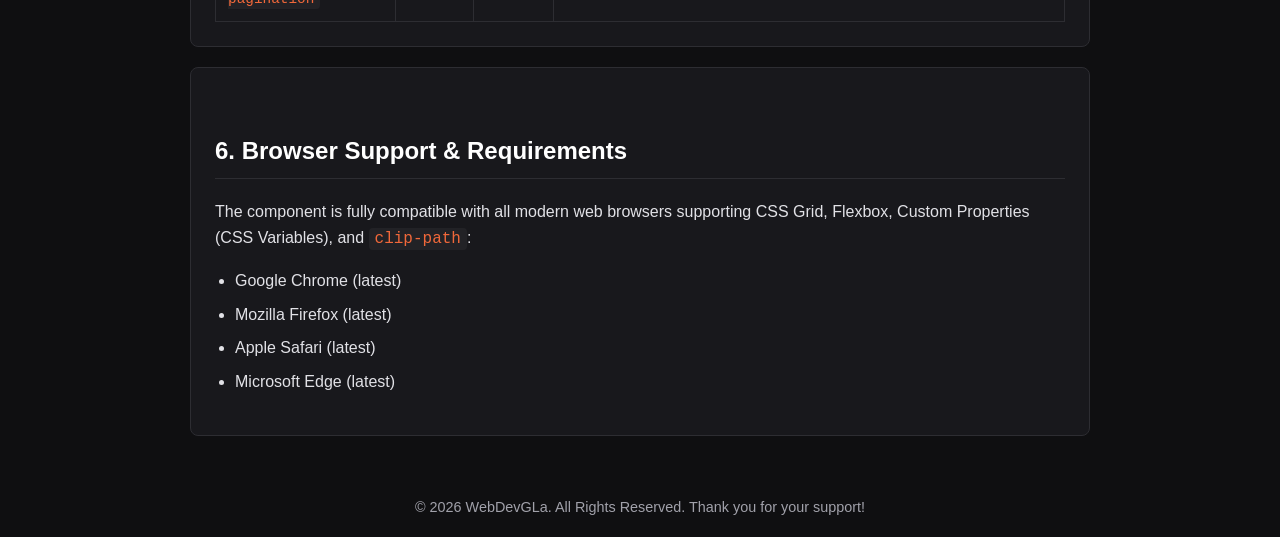
==== commit 7581dc97: "Upload v2.1.0" ====
--- a/Documentation/index.html
+++ b/Documentation/index.html
@@ -107,7 +107,7 @@
 		<div class="container">
 			<header>
 				<h1>
-					Gla Shutter Hero Slider <span class="badge">v2.0.0</span>
+					Gla Shutter Hero Slider <span class="badge">v2.1.0</span>
 				</h1>
 				<p style="color: var(--text-muted)">
 					Comprehensive Documentation & Guide by
@@ -143,6 +143,15 @@
 				</div>
 				<ul>
 					<li>
+						<strong>Hide non desired elements:</strong> With V2.1.0
+						red progress timer on top (bar), nav-buttons &
+						pagination-dots can be hidden via HTML data attributes
+						(<code>data-hide-progress</code>,
+						<code>data-hide-navigation</code>,
+						<code>data-hide-pagination</code>)
+					</li>
+
+					<li>
 						<strong>Fullscreen Hero Experience:</strong> Perfectly
 						scales across all desktop and mobile viewports with
 						v2.0.0 responsive image optimizations.
@@ -198,9 +207,9 @@
     ├── index.html                   # Demo landing page with header/footer
     └── assets/
         ├── css/
-        │   └── style.css            # Full, unminified CSS source code (v2.0.0)
+        │   └── style.css            # Full, unminified CSS source code (v2.1.0)
         ├── js/
-        │   └── script.js            # Full, unminified JavaScript engine source (v2.0.0)
+        │   └── script.js            # Full, unminified JavaScript engine source (v2.1.0)
         ├── json/
         │   └── slides.json          # Central data source for all slides
         └── images/                  # Media assets directory
@@ -364,6 +373,34 @@
 								autoplay running on hover.
 							</td>
 						</tr>
+						<tr>
+							<td><code>data-hide-progress</code></td>
+							<td>Boolean</td>
+							<td><code>false</code></td>
+							<td>
+								Hides the top progress timer bar when set to
+								<code>true</code>.
+							</td>
+						</tr>
+						<tr>
+							<td><code>data-hide-navigation</code></td>
+							<td>Boolean</td>
+							<td><code>false</code></td>
+							<td>
+								Hides the left/right navigation arrows when set
+								to <code>true</code>.
+							</td>
+						</tr>
+						<tr>
+							<td><code>data-hide-pagination</code></td>
+							<td>Boolean</td>
+							<td><code>false</code></td>
+							<td>
+								Hides the bottom pagination dots when set to
+								<code>true</code>.
+							</td>
+						</tr>
+						</tr>
 					</tbody>
 				</table>
 			</section>
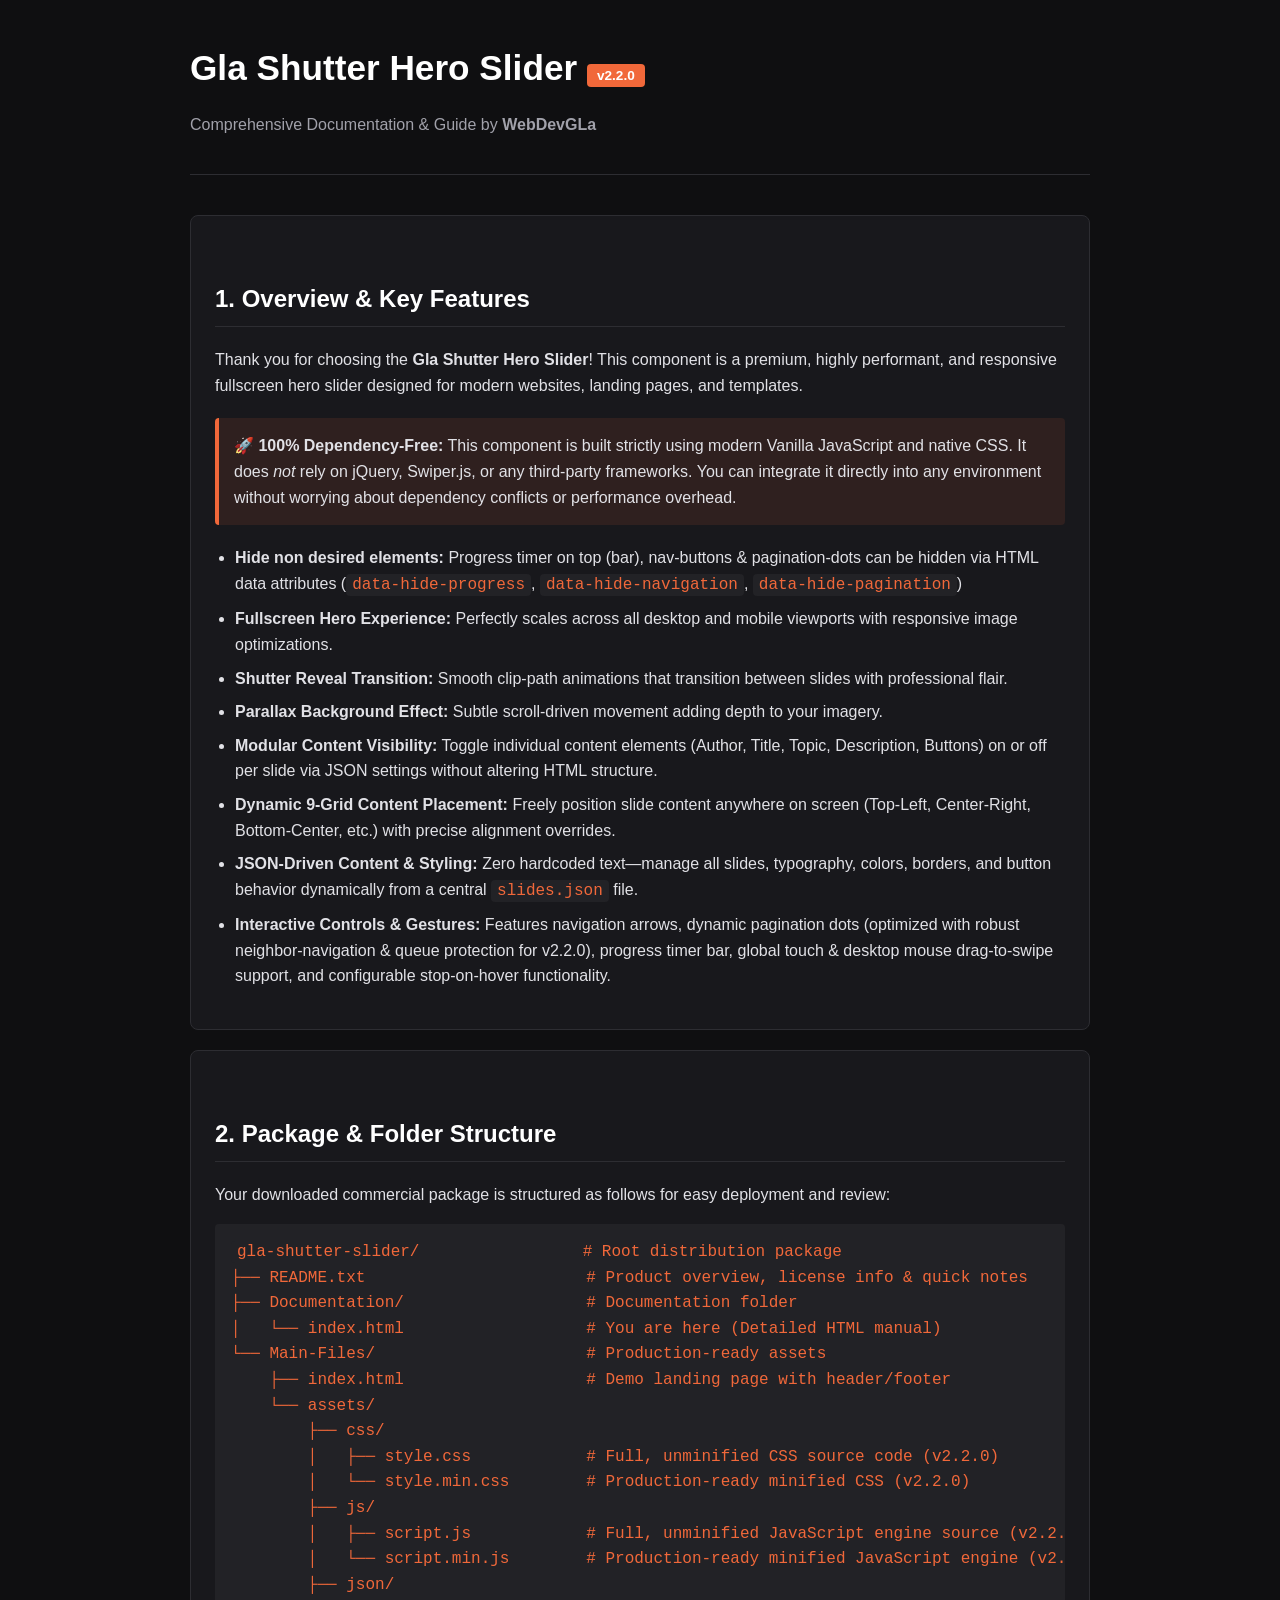
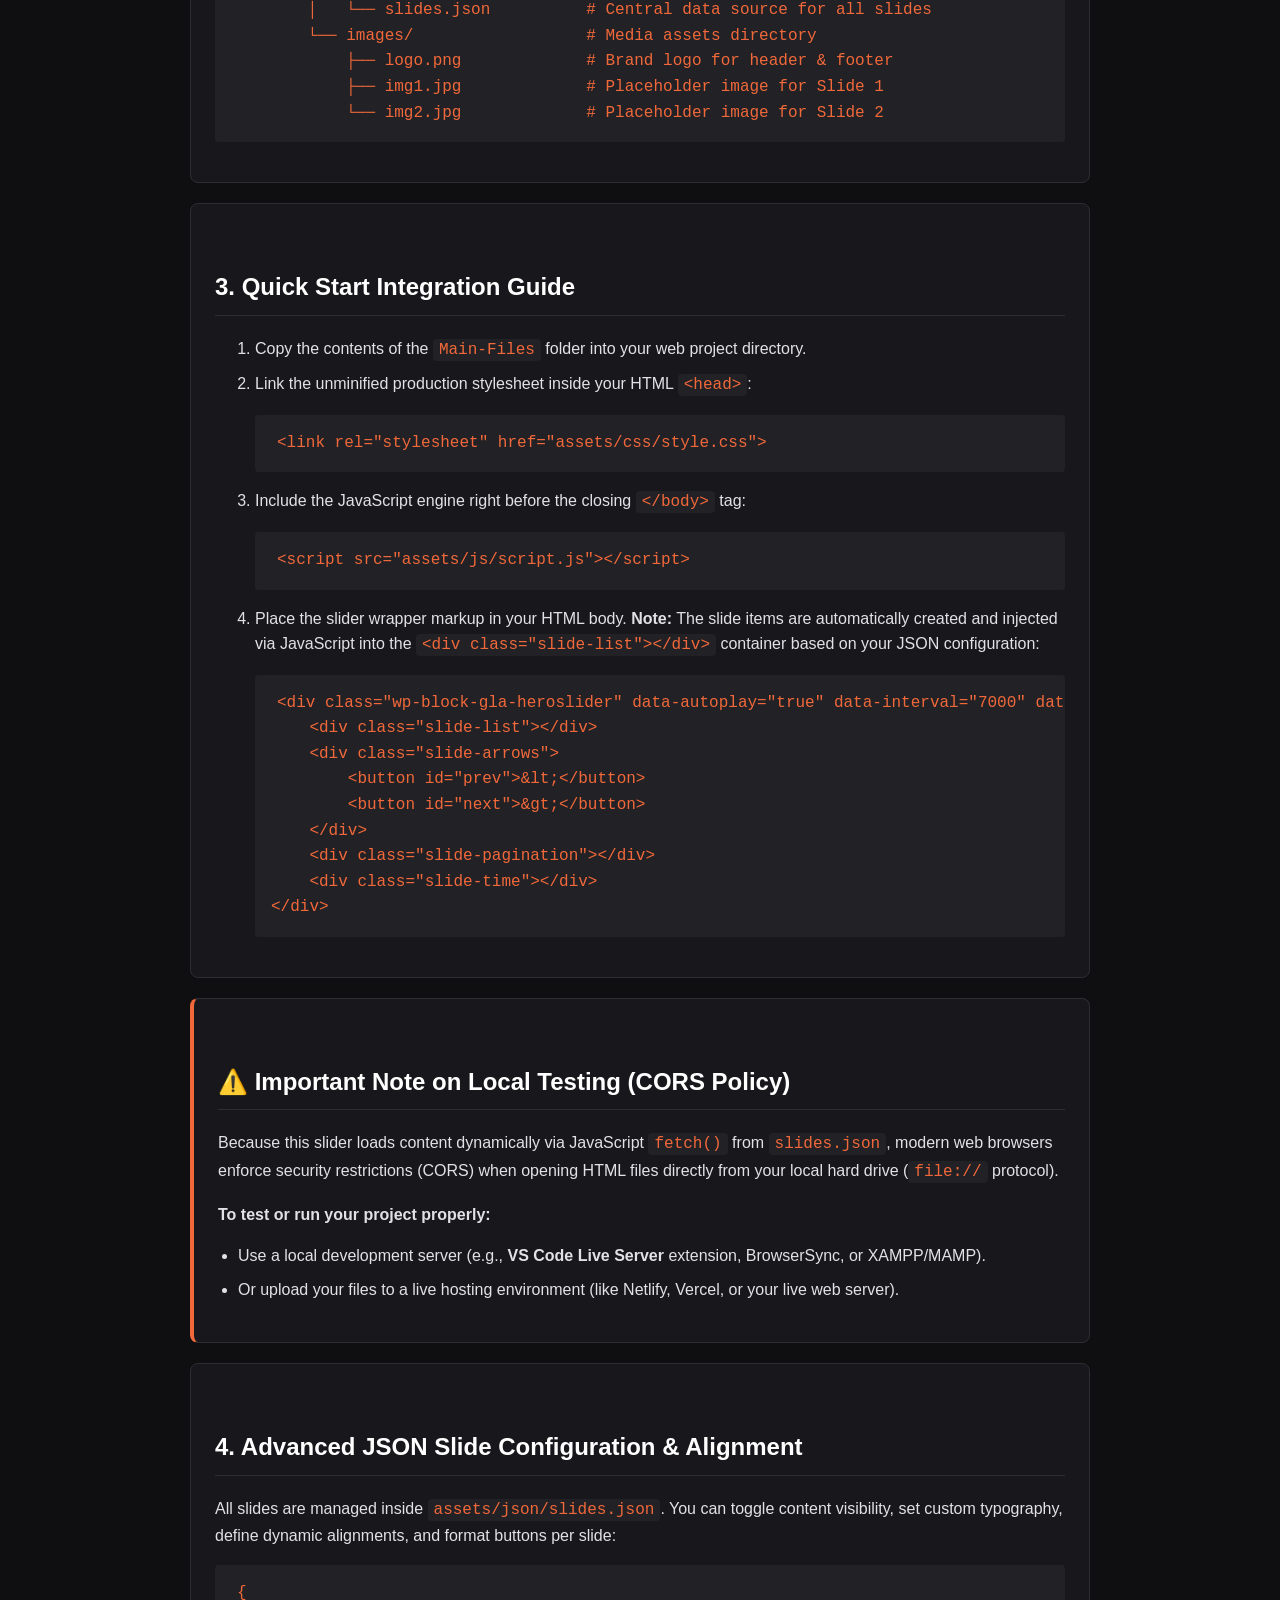
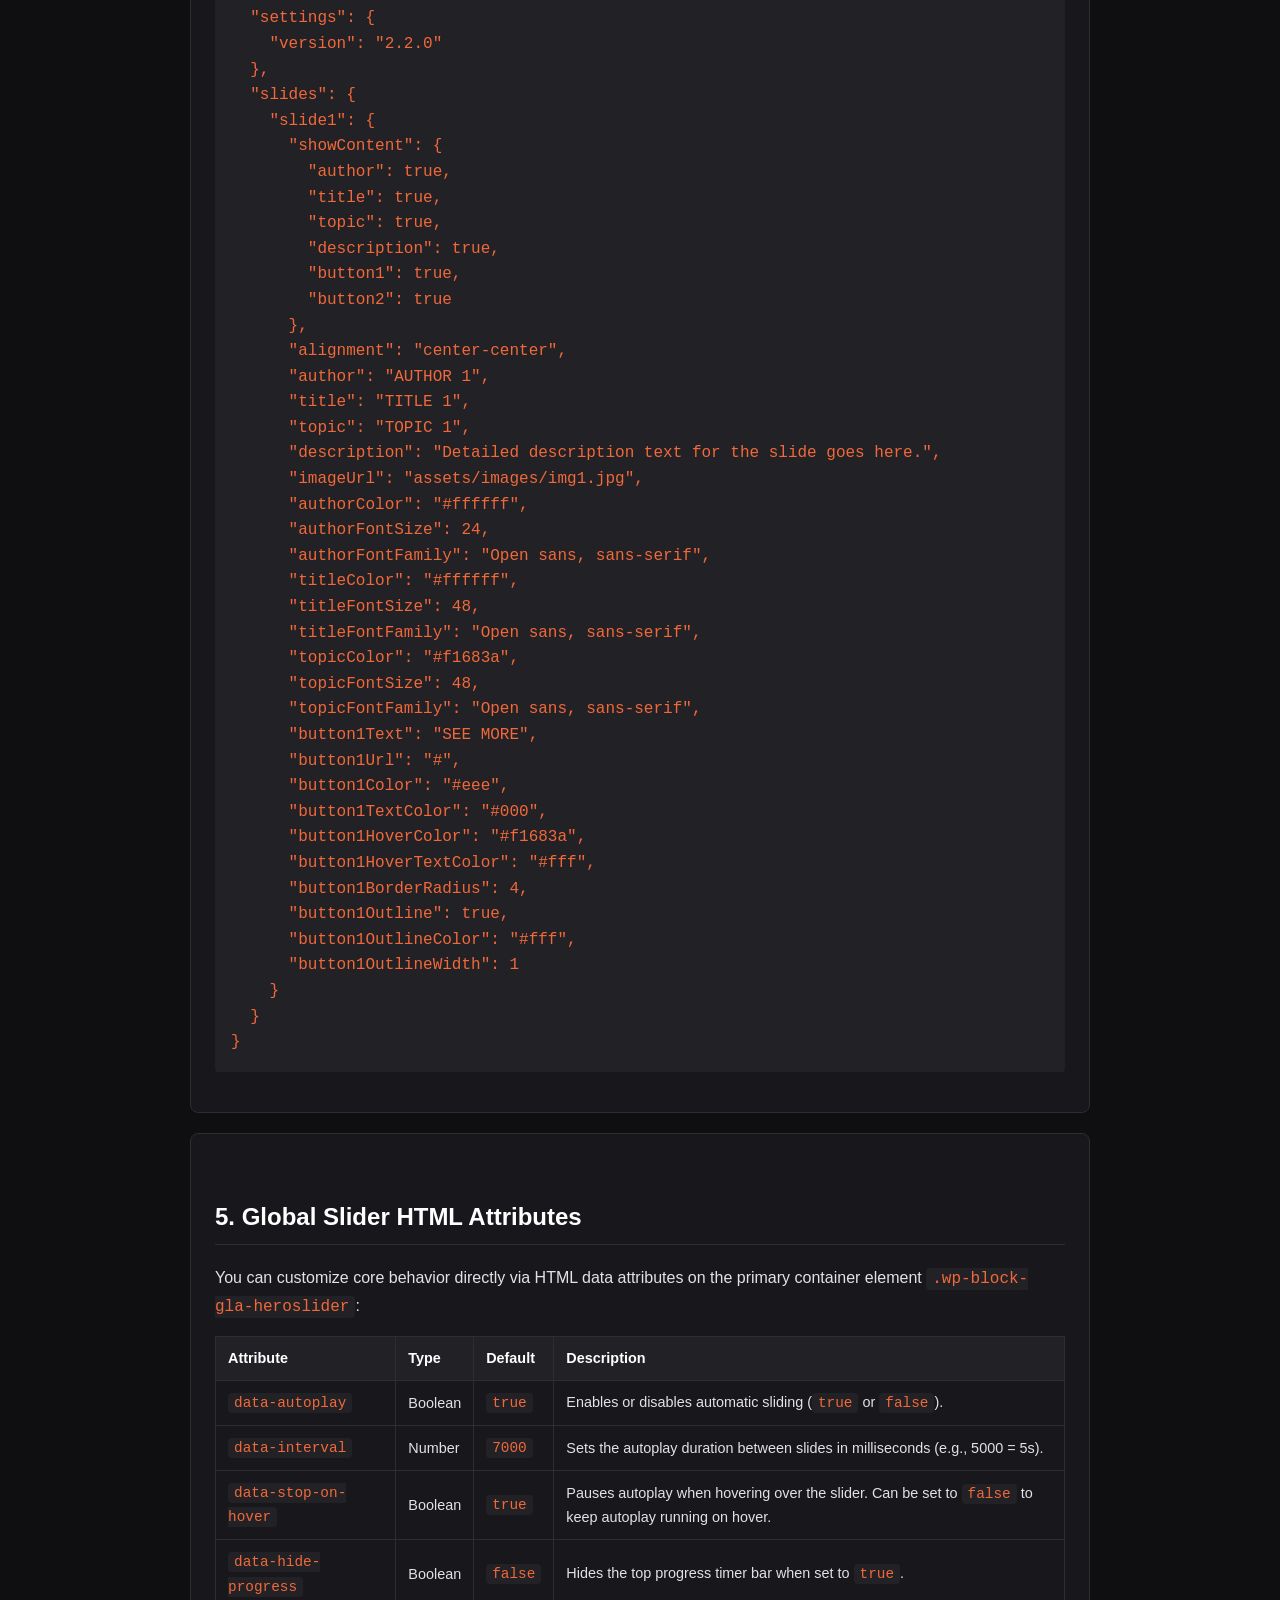
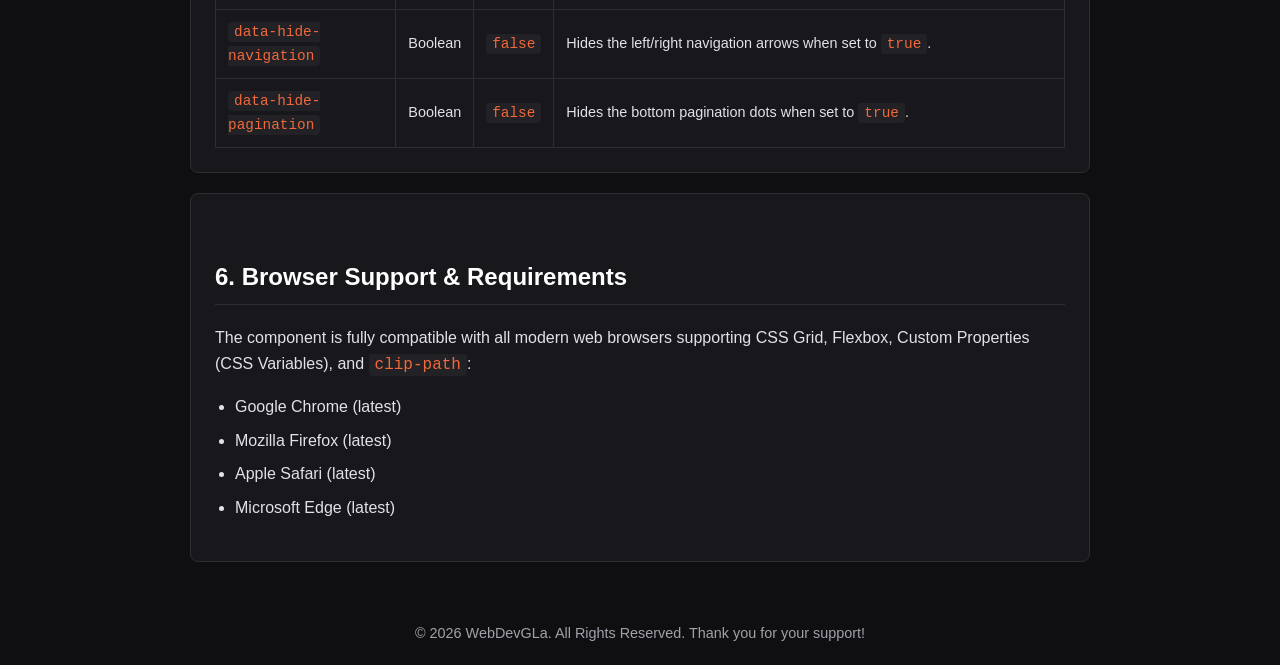
==== commit d610a188: "Upload v2.2.0" ====
--- a/Documentation/index.html
+++ b/Documentation/index.html
@@ -107,7 +107,7 @@
 		<div class="container">
 			<header>
 				<h1>
-					Gla Shutter Hero Slider <span class="badge">v2.1.0</span>
+					Gla Shutter Hero Slider <span class="badge">v2.2.0</span>
 				</h1>
 				<p style="color: var(--text-muted)">
 					Comprehensive Documentation & Guide by
@@ -143,9 +143,9 @@
 				</div>
 				<ul>
 					<li>
-						<strong>Hide non desired elements:</strong> With V2.1.0
-						red progress timer on top (bar), nav-buttons &
-						pagination-dots can be hidden via HTML data attributes
+						<strong>Hide non desired elements:</strong> Progress
+						timer on top (bar), nav-buttons & pagination-dots can be
+						hidden via HTML data attributes
 						(<code>data-hide-progress</code>,
 						<code>data-hide-navigation</code>,
 						<code>data-hide-pagination</code>)
@@ -154,7 +154,7 @@
 					<li>
 						<strong>Fullscreen Hero Experience:</strong> Perfectly
 						scales across all desktop and mobile viewports with
-						v2.0.0 responsive image optimizations.
+						responsive image optimizations.
 					</li>
 					<li>
 						<strong>Shutter Reveal Transition:</strong> Smooth
@@ -185,10 +185,11 @@
 					</li>
 					<li>
 						<strong>Interactive Controls & Gestures:</strong>
-						Features navigation arrows, dynamic pagination dots,
-						progress timer bar, global touch & desktop mouse
-						drag-to-swipe support, and configurable stop-on-hover
-						functionality.
+						Features navigation arrows, dynamic pagination dots
+						(optimized with robust neighbor-navigation & queue
+						protection for v2.2.0), progress timer bar, global touch
+						& desktop mouse drag-to-swipe support, and configurable
+						stop-on-hover functionality.
 					</li>
 				</ul>
 			</section>
@@ -207,9 +208,11 @@
     ├── index.html                   # Demo landing page with header/footer
     └── assets/
         ├── css/
-        │   └── style.css            # Full, unminified CSS source code (v2.1.0)
+        │   ├── style.css            # Full, unminified CSS source code (v2.2.0)
+        │   └── style.min.css        # Production-ready minified CSS (v2.2.0)
         ├── js/
-        │   └── script.js            # Full, unminified JavaScript engine source (v2.1.0)
+        │   ├── script.js            # Full, unminified JavaScript engine source (v2.2.0)
+        │   └── script.min.js        # Production-ready minified JavaScript engine (v2.2.0)
         ├── json/
         │   └── slides.json          # Central data source for all slides
         └── images/                  # Media assets directory
@@ -287,7 +290,7 @@
 				</p>
 				<pre><code>{
   "settings": {
-    "version": "2.0.0"
+    "version": "2.2.0"
   },
   "slides": {
     "slide1": {
@@ -307,10 +310,13 @@
       "imageUrl": "assets/images/img1.jpg",
       "authorColor": "#ffffff",
       "authorFontSize": 24,
+      "authorFontFamily": "Open sans, sans-serif",
       "titleColor": "#ffffff",
       "titleFontSize": 48,
+      "titleFontFamily": "Open sans, sans-serif",
       "topicColor": "#f1683a",
       "topicFontSize": 48,
+      "topicFontFamily": "Open sans, sans-serif",
       "button1Text": "SEE MORE",
       "button1Url": "#",
       "button1Color": "#eee",
@@ -400,7 +406,6 @@
 								<code>true</code>.
 							</td>
 						</tr>
-						</tr>
 					</tbody>
 				</table>
 			</section>
